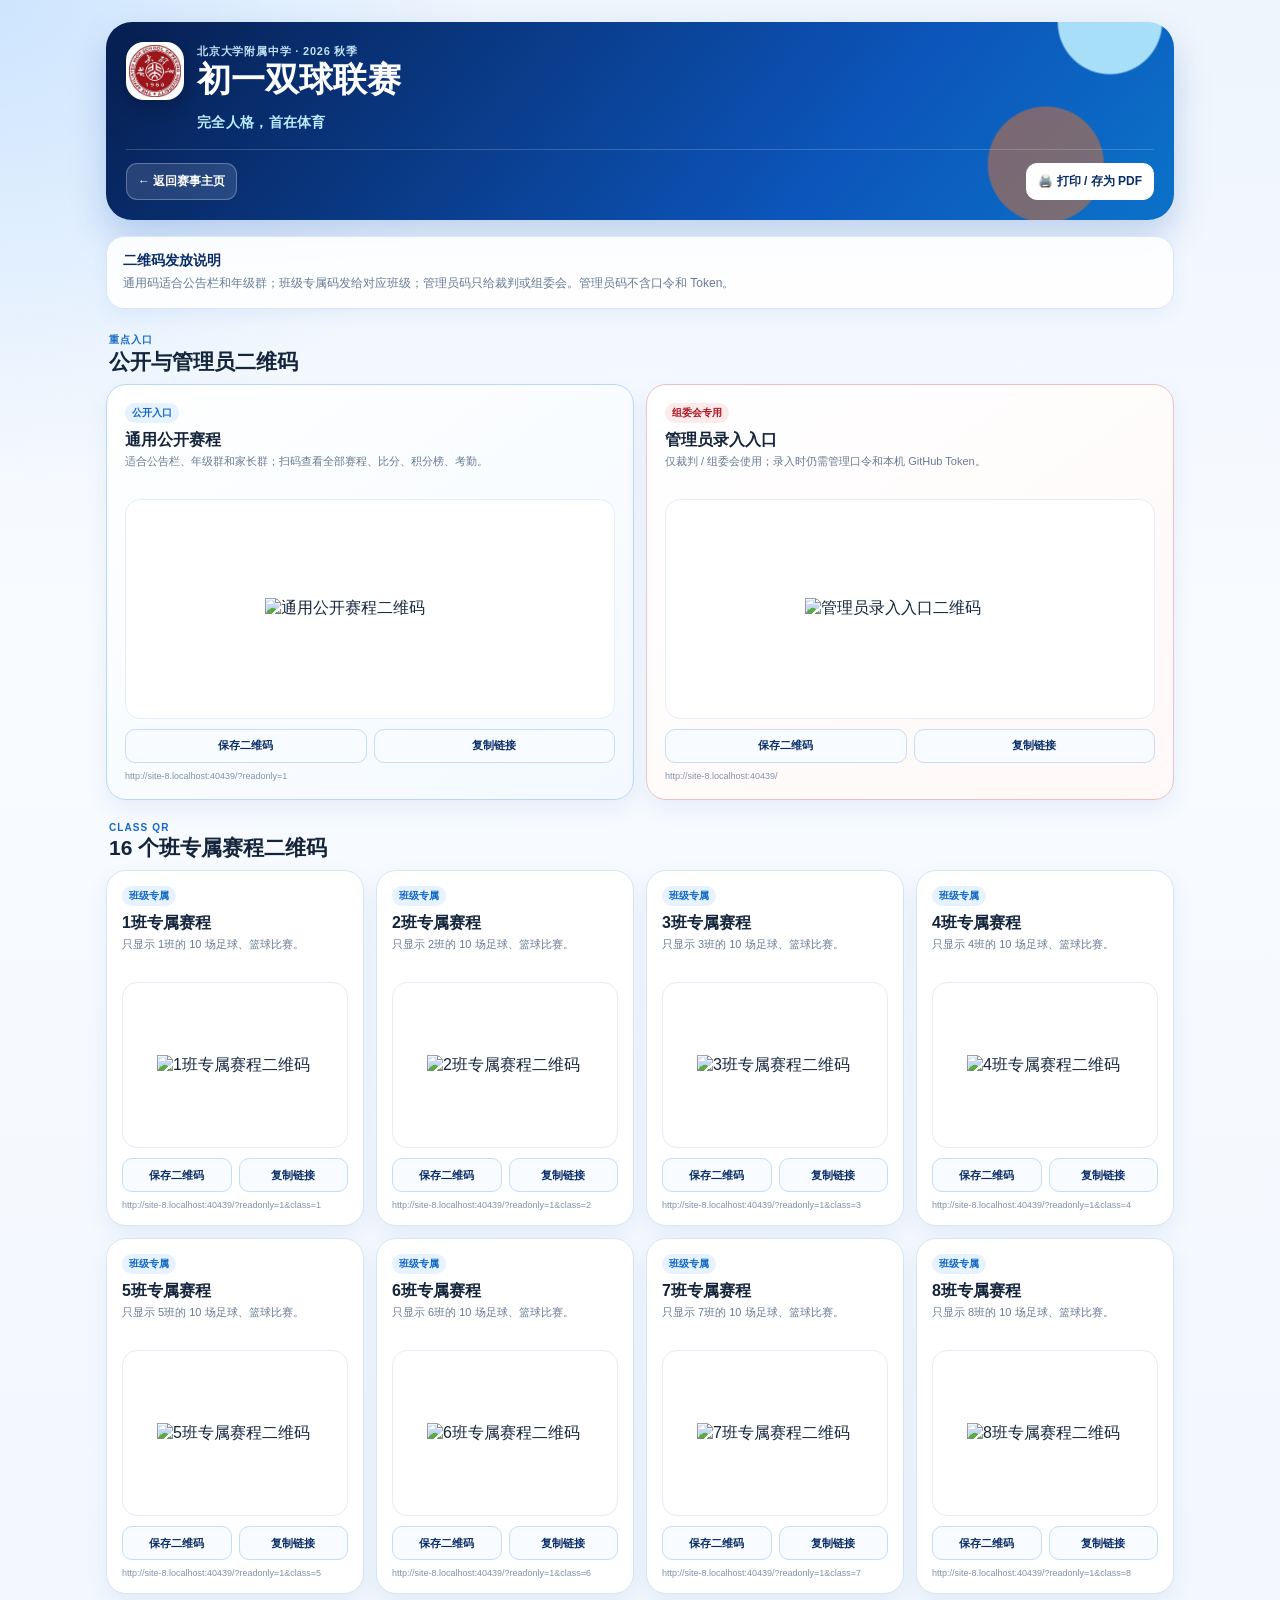
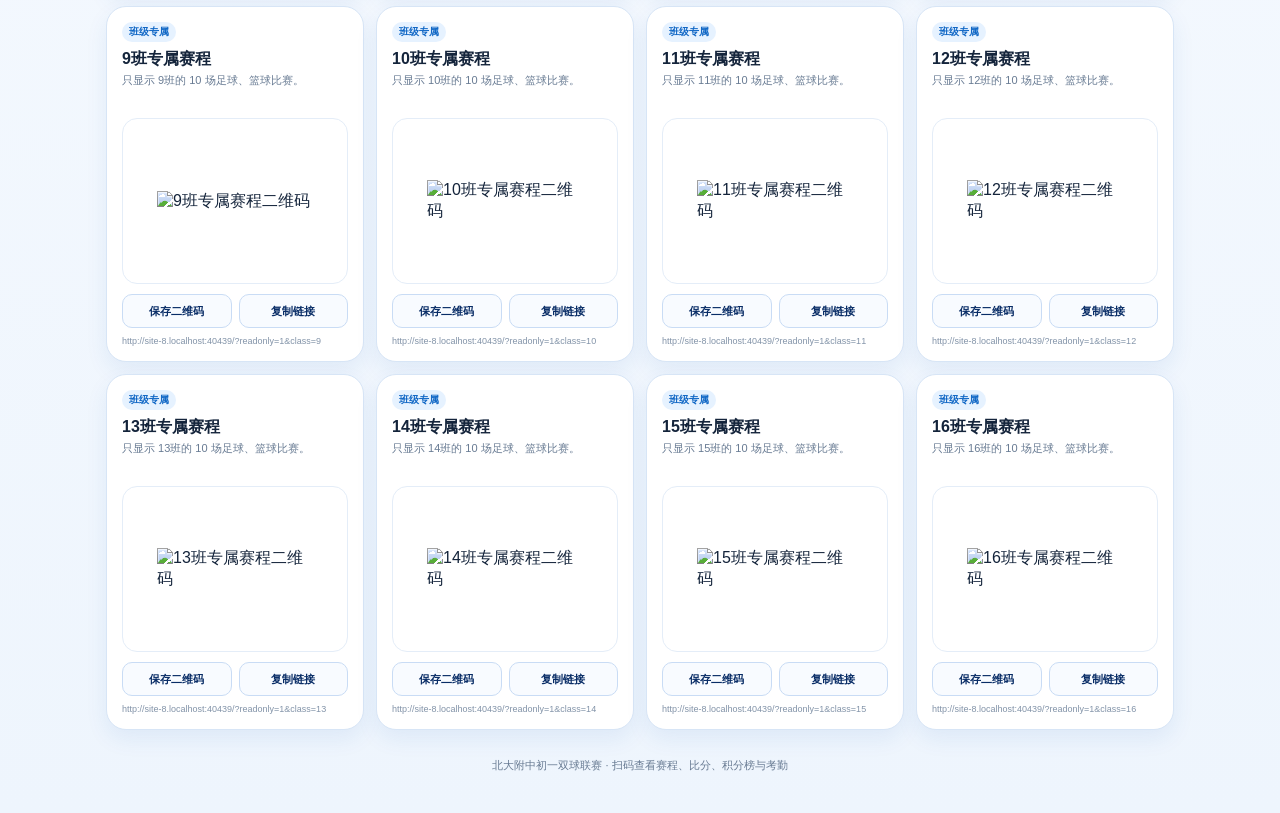
==== qrcodes.html @ daf6d057 "新增赛事二维码发放页" ====
<!DOCTYPE html>
<html lang="zh-CN">
<head>
<meta charset="UTF-8">
<meta name="viewport" content="width=device-width, initial-scale=1.0, viewport-fit=cover">
<meta name="theme-color" content="#082c66">
<title>北大附中初一双球联赛 · 二维码发放页</title>
<link rel="stylesheet" href="qrcodes.css?v=20261108a">
</head>
<body>
<main class="page-shell">
  <header class="page-hero">
    <div class="school-brand">
      <img src="assets/bdfz-school-seal.jpg" alt="北京大学附属中学校徽">
      <div><span>北京大学附属中学 · 2026 秋季</span><h1>初一双球联赛</h1></div>
    </div>
    <p>完全人格，首在体育</p>
    <div class="hero-actions">
      <a class="back-link" href="./?readonly=1">← 返回赛事主页</a>
      <button class="print-btn" id="printPage">🖨️ 打印 / 存为 PDF</button>
    </div>
  </header>

  <section class="intro-card">
    <strong>二维码发放说明</strong>
    <p>通用码适合公告栏和年级群；班级专属码发给对应班级；管理员码只给裁判或组委会。管理员码不含口令和 Token。</p>
  </section>

  <section aria-labelledby="featuredTitle">
    <div class="section-title"><span>重点入口</span><h2 id="featuredTitle">公开与管理员二维码</h2></div>
    <div class="featured-grid" id="featuredGrid"></div>
  </section>

  <section aria-labelledby="classesTitle">
    <div class="section-title"><span>CLASS QR</span><h2 id="classesTitle">16 个班专属赛程二维码</h2></div>
    <div class="class-grid" id="classGrid"></div>
  </section>

  <footer>北大附中初一双球联赛 · 扫码查看赛程、比分、积分榜与考勤</footer>
</main>
<script src="https://cdn.jsdelivr.net/npm/qrcode@1.5.3/build/qrcode.min.js"></script>
<script src="qrcodes.js?v=20261108a"></script>
</body>
</html>
---- qrcodes.css ----
:root {
  --navy: #082c66;
  --blue: #1268c6;
  --blue-soft: #eef6ff;
  --ink: #14243b;
  --muted: #687b93;
  --line: #d7e5f6;
  --card: #ffffff;
  --red: #ab1520;
}
* { box-sizing: border-box; }
html { background: #edf4fc; }
body {
  margin: 0; color: var(--ink); background:
    radial-gradient(circle at 0 0, rgba(185, 219, 255, .62), transparent 30rem),
    linear-gradient(180deg, #eef5fd 0, #f8fbff 40rem, #eef5fd 100%);
  font-family: -apple-system, BlinkMacSystemFont, "PingFang SC", "Helvetica Neue", "Microsoft YaHei", sans-serif;
}
button, a { font: inherit; }
.page-shell { width: min(1100px, 100%); margin: 0 auto; padding: 22px 16px 40px; }
.page-hero {
  margin-bottom: 16px; padding: 20px; overflow: hidden; border-radius: 26px; color: #fff;
  background:
    radial-gradient(circle at 94% 0, rgba(185, 236, 255, .9) 0, rgba(185, 236, 255, .9) 5%, transparent 5.2%),
    radial-gradient(circle at 88% 72%, rgba(231, 112, 39, .5) 0, rgba(231, 112, 39, .5) 6%, transparent 6.2%),
    linear-gradient(130deg, #071e50, #0c55ba 68%, #0b72c9);
  box-shadow: 0 18px 36px rgba(11, 76, 176, .22);
}
.school-brand { display: flex; align-items: center; gap: 13px; }
.school-brand img { display: block; width: 58px; height: 58px; padding: 3px; border-radius: 18px; background: #fff; object-fit: cover; box-shadow: 0 7px 16px rgba(0,0,0,.2); }
.school-brand span { display: block; color: rgba(210, 241, 255, .92); font-size: 11px; font-weight: 800; letter-spacing: .8px; }
.school-brand h1 { margin: 2px 0 0; color: #fff; font-size: clamp(24px, 6vw, 34px); line-height: 1.1; }
.page-hero > p { margin: 14px 0 0 71px; color: #bcecff; font-size: 14px; font-weight: 800; letter-spacing: .3px; }
.hero-actions { display: flex; gap: 9px; margin-top: 17px; padding-top: 13px; border-top: 1px solid rgba(255,255,255,.18); }
.back-link, .print-btn { display: inline-flex; align-items: center; justify-content: center; min-height: 37px; padding: 8px 11px; border: 1px solid rgba(255,255,255,.27); border-radius: 11px; color: #fff; background: rgba(255,255,255,.12); font-size: 12px; font-weight: 800; text-decoration: none; cursor: pointer; }
.print-btn { margin-left: auto; color: var(--navy); background: #fff; border-color: #fff; }
.intro-card { margin-bottom: 24px; padding: 14px 16px; border: 1px solid #d5e5fa; border-radius: 18px; background: rgba(255,255,255,.9); box-shadow: 0 7px 18px rgba(25, 89, 179, .06); }
.intro-card strong { color: var(--navy); font-size: 14px; }
.intro-card p { margin: 4px 0 0; color: var(--muted); font-size: 12px; line-height: 1.65; }
.section-title { margin: 22px 3px 10px; }
.section-title span { display: block; color: var(--blue); font-size: 10px; font-weight: 900; letter-spacing: 1.1px; }
.section-title h2 { margin: 2px 0 0; font-size: 21px; line-height: 1.2; }
.featured-grid { display: grid; grid-template-columns: repeat(2, minmax(0, 1fr)); gap: 12px; }
.class-grid { display: grid; grid-template-columns: repeat(4, minmax(0, 1fr)); gap: 12px; }
.qr-card { display: flex; flex-direction: column; min-width: 0; padding: 15px; border: 1px solid var(--line); border-radius: 20px; background: var(--card); box-shadow: 0 9px 22px rgba(25, 89, 179, .08); }
.qr-card.featured { padding: 18px; }
.qr-card.admin { border-color: #edc1c3; background: linear-gradient(145deg, #fff, #fff8f8); }
.qr-card.public { border-color: #b9d8f7; background: linear-gradient(145deg, #fff, #f3f9ff); }
.qr-type { display: inline-block; width: fit-content; padding: 3px 7px; border-radius: 999px; color: var(--blue); background: #e6f2ff; font-size: 10px; font-weight: 900; }
.admin .qr-type { color: var(--red); background: #fdebec; }
.qr-card h3 { margin: 7px 0 3px; font-size: 16px; line-height: 1.25; }
.qr-card p { min-height: 34px; margin: 0; color: var(--muted); font-size: 11px; line-height: 1.5; }
.qr-canvas { display: grid; min-height: 166px; place-items: center; margin: 12px 0 10px; border: 1px solid #e4edf8; border-radius: 15px; background: #fff; }
.featured .qr-canvas { min-height: 220px; }
.qr-canvas canvas, .qr-canvas img { display: block; width: min(100%, 210px); height: auto; image-rendering: pixelated; }
.class-grid .qr-canvas canvas, .class-grid .qr-canvas img { width: min(100%, 156px); }
.qr-actions { display: flex; gap: 7px; margin-top: auto; }
.qr-actions button, .qr-actions a { flex: 1; min-height: 34px; padding: 7px 5px; border: 1px solid #c9dcf5; border-radius: 10px; color: var(--navy); background: #f8fbff; font-size: 11px; font-weight: 800; text-align: center; text-decoration: none; cursor: pointer; }
.qr-actions a { display: inline-flex; align-items: center; justify-content: center; }
.qr-actions button:active, .print-btn:active { transform: scale(.98); }
.card-url { overflow: hidden; margin-top: 8px; color: #8293a8; font-size: 9px; text-overflow: ellipsis; white-space: nowrap; }
footer { margin-top: 28px; color: var(--muted); font-size: 11px; text-align: center; }
@media (max-width: 680px) {
  .page-shell { padding: 14px 12px 28px; }
  .page-hero { padding: 17px; border-radius: 22px; }
  .class-grid { grid-template-columns: repeat(2, minmax(0, 1fr)); gap: 10px; }
  .qr-card { padding: 12px; border-radius: 17px; }
  .class-grid .qr-canvas { min-height: 158px; margin: 10px 0 8px; }
  .qr-card h3 { font-size: 14px; }
  .qr-card p { min-height: 31px; font-size: 10px; }
}
@media (max-width: 390px) {
  .featured-grid { grid-template-columns: 1fr; }
  .hero-actions { flex-wrap: wrap; }
  .print-btn { margin-left: 0; }
}
@media print {
  @page { size: A4; margin: 10mm; }
  html, body { background: #fff; }
  .page-shell { width: 100%; padding: 0; }
  .page-hero { margin-bottom: 6mm; padding: 10mm; box-shadow: none; }
  .intro-card { margin-bottom: 4mm; box-shadow: none; }
  .hero-actions, .qr-actions { display: none; }
  .section-title { margin: 6mm 0 3mm; }
  .featured-grid { grid-template-columns: repeat(2, 1fr); gap: 4mm; }
  .class-grid { grid-template-columns: repeat(4, 1fr); gap: 3mm; }
  .qr-card { break-inside: avoid; padding: 4mm; border-radius: 4mm; box-shadow: none; }
  .featured .qr-canvas, .qr-canvas { min-height: auto; margin: 3mm 0; border: 0; }
  .featured .qr-canvas canvas, .featured .qr-canvas img { width: 38mm; }
  .class-grid .qr-canvas canvas, .class-grid .qr-canvas img { width: 30mm; }
  .qr-card p { min-height: 0; }
  .card-url { display: none; }
  footer { margin-top: 6mm; }
}
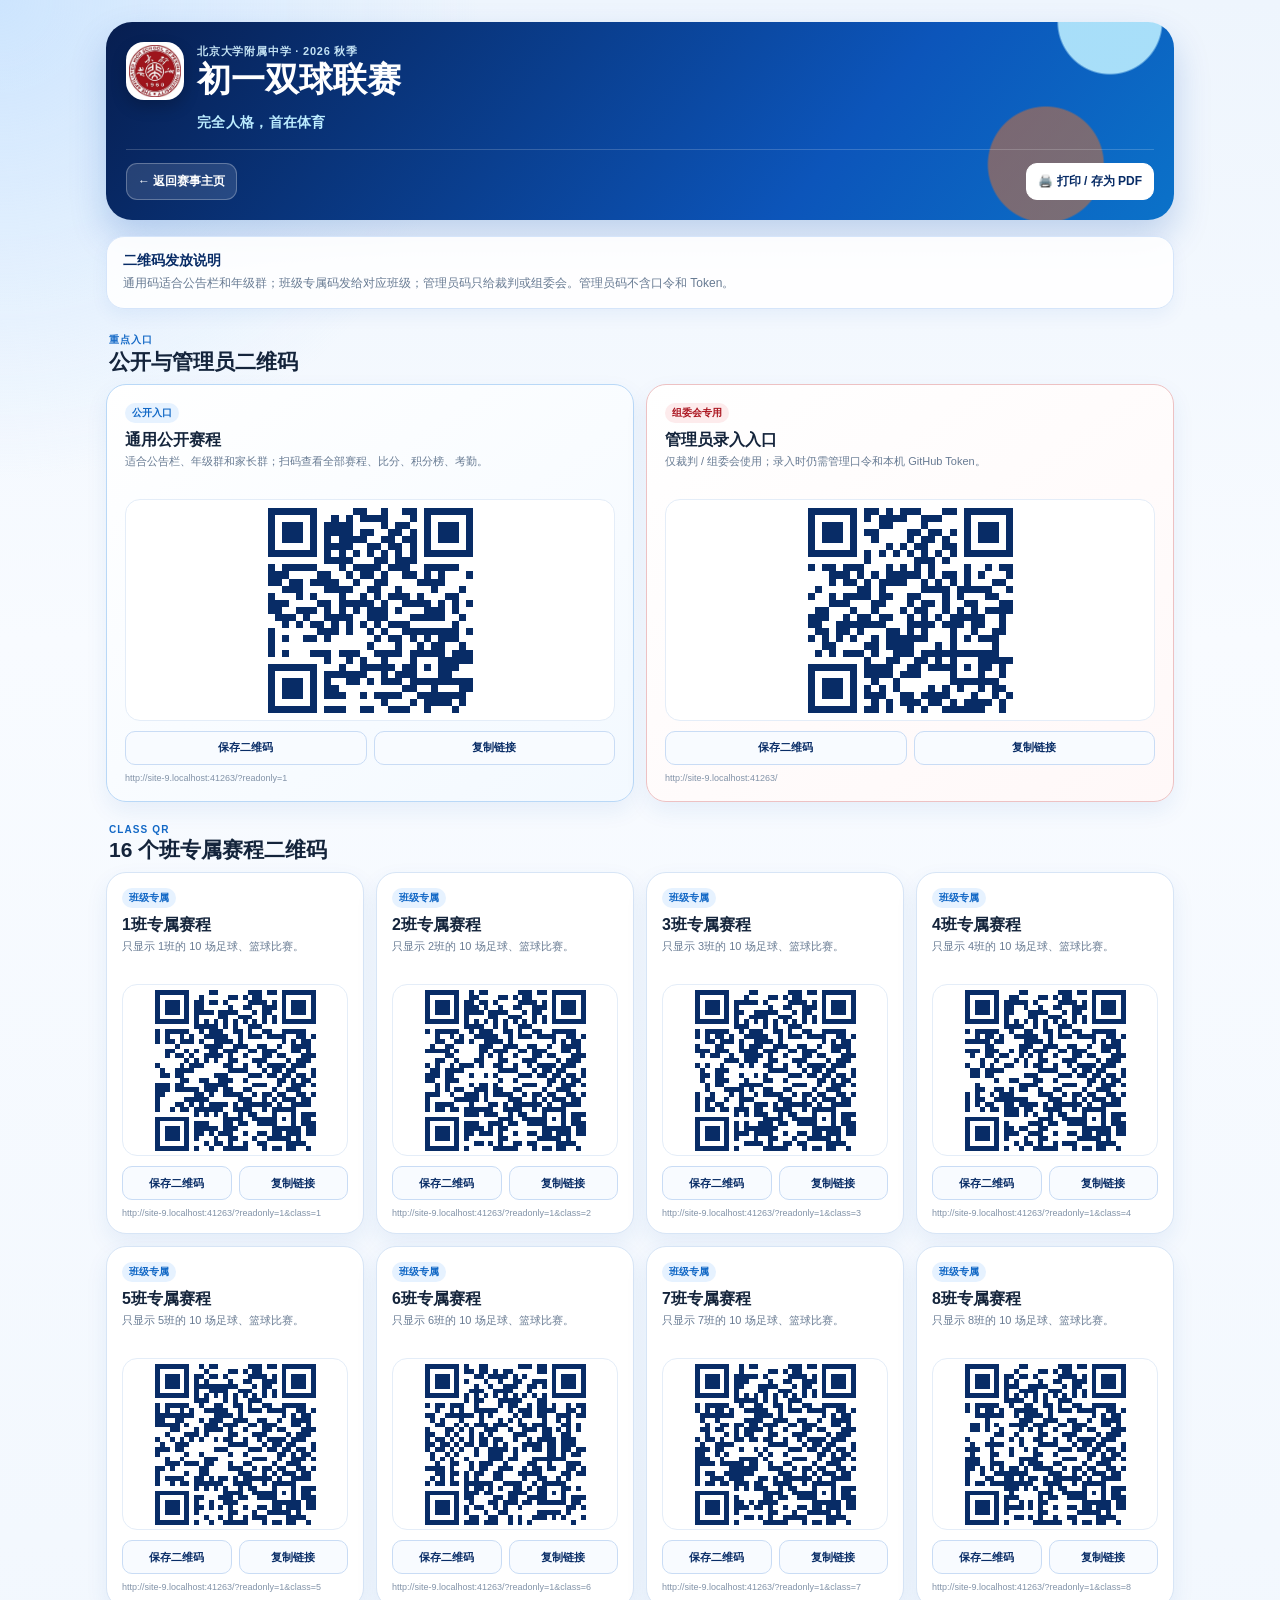
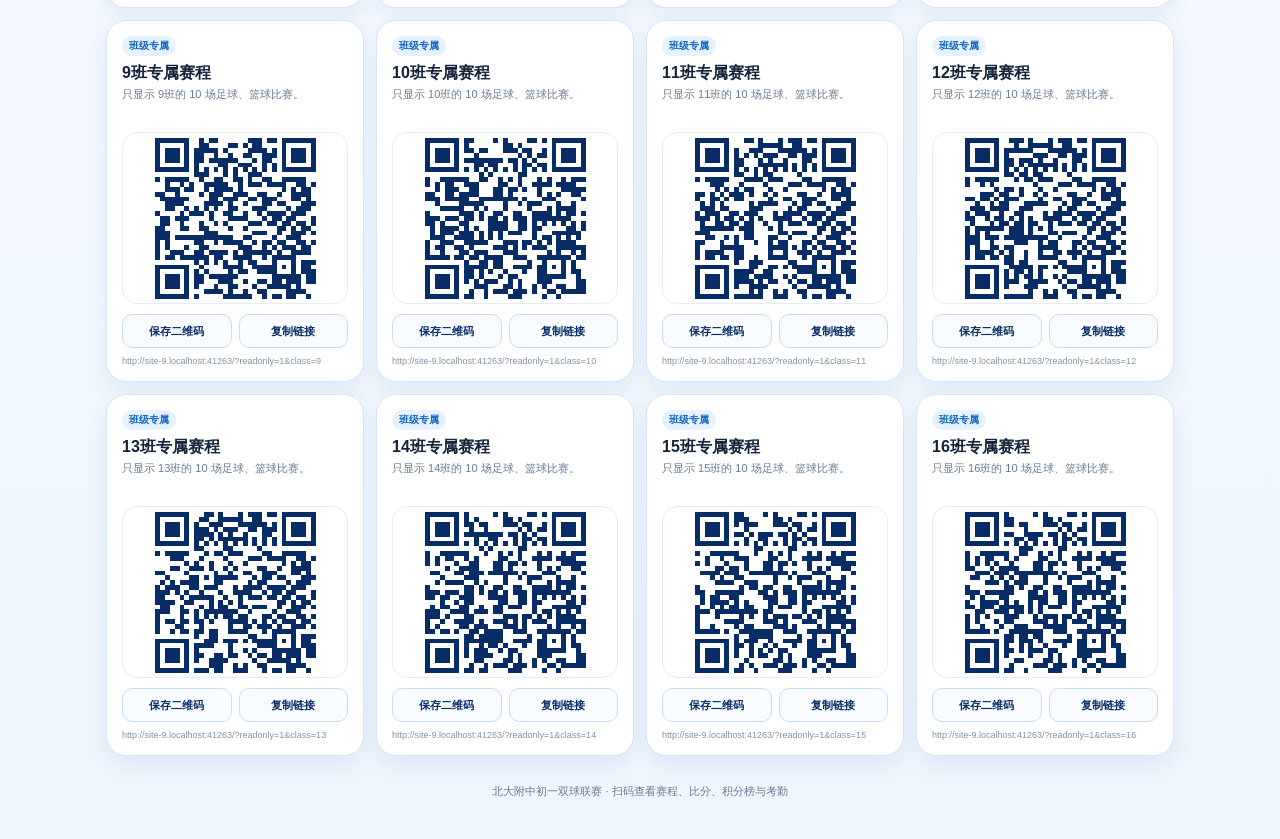
==== commit d8a8ea25: "feat: 支持腾讯云 CloudBase 云数据库后端（根治国内访问不稳，多设备实时同步）；依赖本地化（cloudbase sdk + qrcode）" ====
--- a/qrcodes.html
+++ b/qrcodes.html
@@ -38,7 +38,7 @@
 
   <footer>北大附中初一双球联赛 · 扫码查看赛程、比分、积分榜与考勤</footer>
 </main>
-<script src="https://cdn.jsdelivr.net/npm/qrcode@1.5.3/build/qrcode.min.js"></script>
-<script src="qrcodes.js?v=20261108a"></script>
+<script src="assets/qrcode.min.js"></script>
+<script src="qrcodes.js?v=cb-20261111"></script>
 </body>
 </html>
